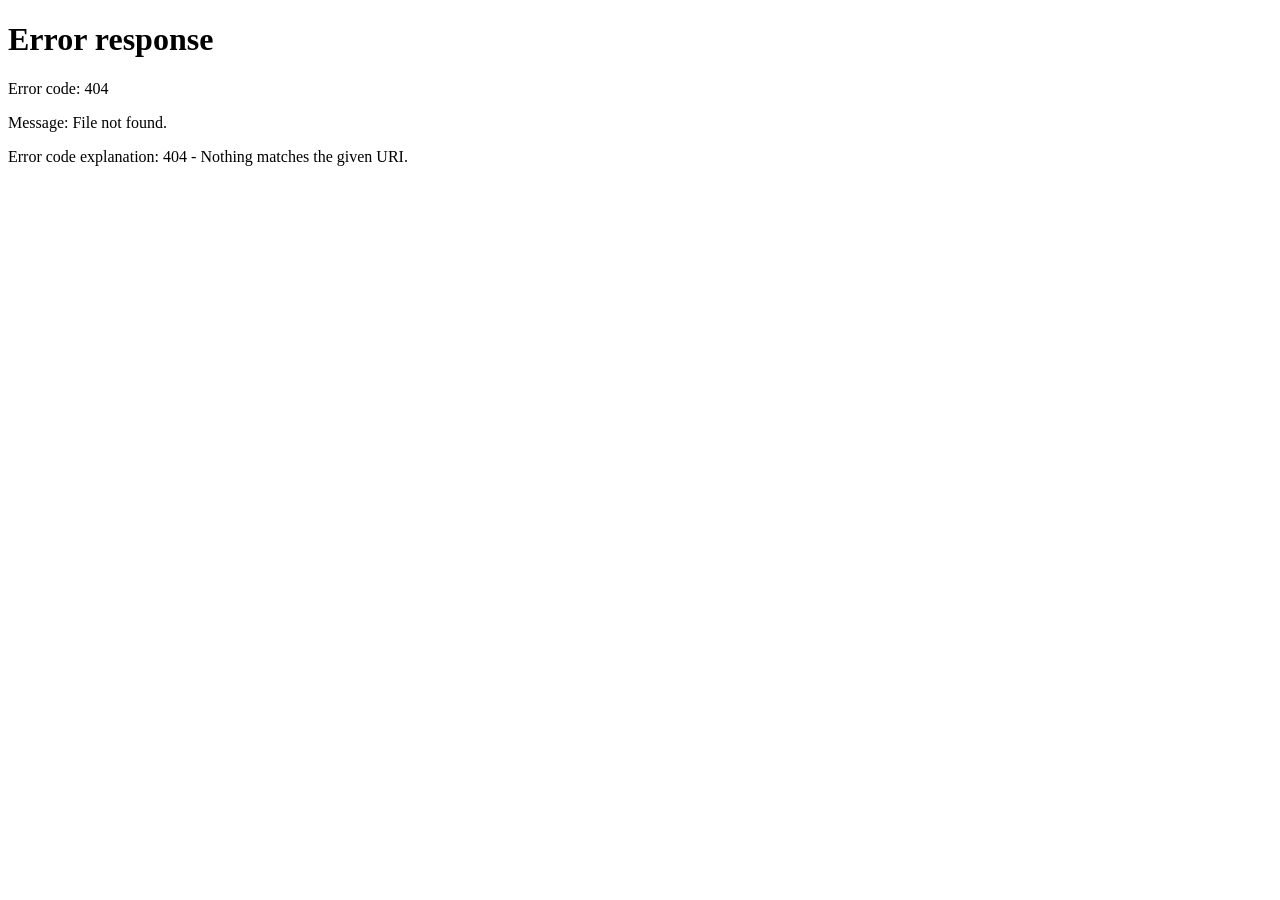
==== index.html @ 5597e8cd "GerenciamentoFinalizado" ====
<!DOCTYPE html>
<html lang="pt-br">
<head>
    <meta charset="UTF-8">
    <meta name="viewport" content="width=device-width, initial-scale=1.0">
    <title>Entrada Do Sistema</title>
</head>
<body>
    <script>
        window.location.href="../GerenciamentoDeTarefasApi/Login/login.html";
    </script>
    <h2>Não Esta conseguindo entrar no sistema? clique <a href="../GerenciamentoDeTarefasApi/Login/login.html">aqui</a></h2>
</body>
</html>
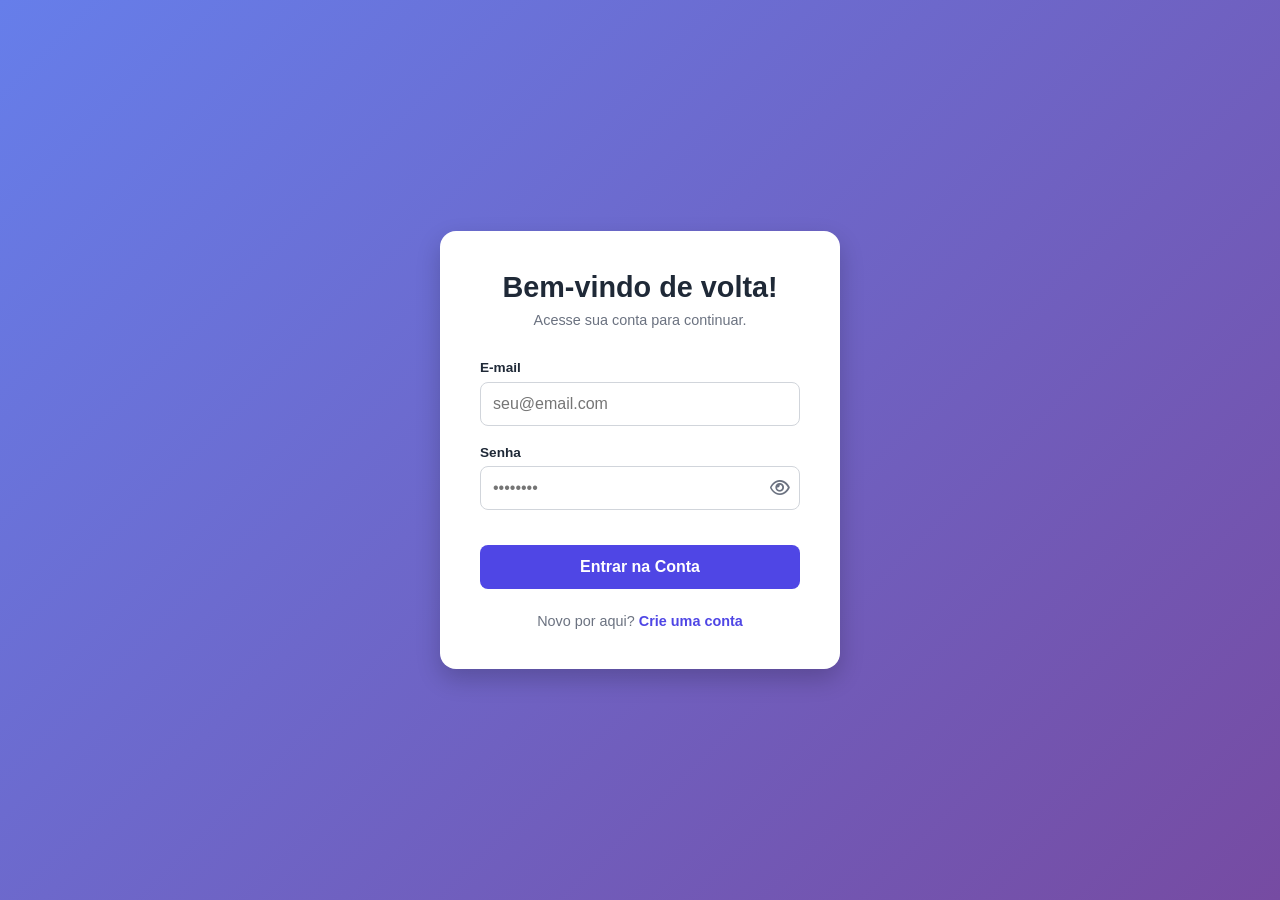
==== commit c215cb45: "Update index.html" ====
--- a/index.html
+++ b/index.html
@@ -1,14 +1,17 @@
 <!DOCTYPE html>
 <html lang="pt-br">
+
 <head>
     <meta charset="UTF-8">
     <meta name="viewport" content="width=device-width, initial-scale=1.0">
     <title>Entrada Do Sistema</title>
 </head>
+
 <body>
     <script>
-        window.location.href="../GerenciamentoDeTarefasApi/Login/login.html";
+        window.location.href = "./Login/login.html";
     </script>
-    <h2>Não Esta conseguindo entrar no sistema? clique <a href="../GerenciamentoDeTarefasApi/Login/login.html">aqui</a></h2>
+    <h2>Não Esta conseguindo entrar no sistema? clique <a href="./Login/login.html">aqui</a></h2>
 </body>
+
 </html>
